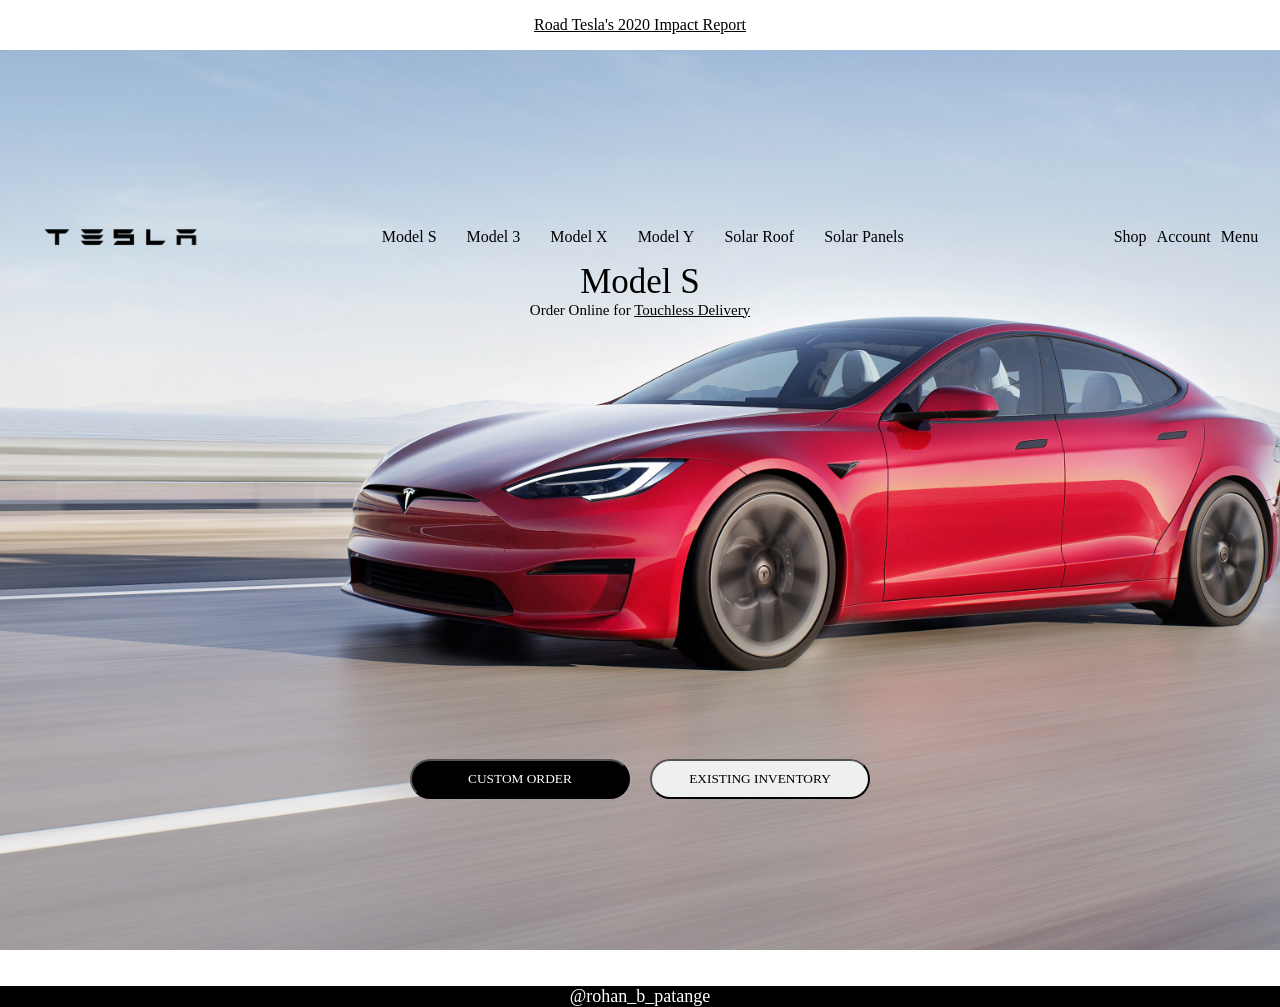
==== index.html @ c34ec5c2 "Add files via upload" ====
<!DOCTYPE html>
<html lang="en">
<head>
    <meta charset="UTF-8">
    <meta name="viewport" content="width=device-width, initial-scale=1.0">
    <title>TESLA 2023</title>
    <link rel="stylesheet" href="style.css">
    <link rel="shortcut icon" href="favicon.ico" type="image/x-icon">
</head>
<body>
    <div class="div1"><a href="" class="div1a"><U>Road Tesla's 2020 Impact Report</U></a></div>
   
    <div class="bimg">
        <div class="recover">
        <div class="nav">
            <div class="logo"></div>
            <div class="nav1a">
            <div class="nav1"><a href="">Model S</a></div>
            <div class="nav1"><a href="">Model 3</a></div>
            <div class="nav1"><a href="">Model X</a></div>
            <div class="nav1"><a href="">Model Y</a></div>
            <div class="nav1"><a href="">Solar Roof</a></div>
            <div class="nav1"><a href="">Solar Panels</a></div>
            </div>
            <div class="nav2a">
            <div class="nav2"><a href="">Shop</a></div>
            <div class="nav2"><a href="">Account</a></div>
            <div class="nav2"><a href="">Menu</a></div>
            </DIV>
        </div>
    <p>Model S</p>
    <p class="other">Order Online for <a href=""class="a2">Touchless Delivery</a></p>
   
   
    
    
    <div class="button">
       <div class="b1"><button class="b11">CUSTOM ORDER</button></div>
       <div class="b2"><BUTTON class="b22">EXISTING INVENTORY</BUTTON></div>
    </div>
    </div>


    </div>
    <br>
    <br>
   <p class="add">@rohan_b_patange</p>
    
  
    
</body>
</html>
---- style.css ----
*{
    margin: 0px;
  

font-family: 'Shadows Into Light', cursive;
}
.div1{
    height: 50px;
    text-align: center;
    display: flex;
    justify-content: center;
    align-items: center;
  
   
}
.div1a{
    color: black;
    
}
.bimg{
   
    background-image: url(model\ s.jpg);
    height: 100vh;
    width:100vw ;
    display: flex;
    justify-content: center;
   
   
   
    
    background-repeat: no-repeat;
    background-size: cover;
}
.recover{
  align-content: center;
  align-items: center;
 
}
.nav{
    height: 50px;
    display: flex;
    justify-content: flex-start;
    align-items: center;
  
   
}
.logo{
    height: 40px;
    width: 160px;
    background-image: url(logo.png);
    background-repeat: no-repeat;
    background-size: contain;
    margin-left: 20px;
   
    
    
}
.nav1a{
    display: flex;
    margin-left: 150px;
}
.nav1{
    margin-left: 30PX;
}
.nav2a{
    display: flex;
    margin-left: 200PX;
}
.nav2{
    margin-left: 10px;
}
p{
    text-align: center;
    font-size: 35PX;
}
.other{
    font-size: 15px;
}
a{
    display: flex;
    text-decoration: none;
    color: black;
}
.a2{
    display: inline;
    text-decoration: underline;

}
.button{
  
    height: 470PX;
    display: flex;
    justify-content: center;
    
   
    
   
}
.b1{
    height: 40PX;
    align-self: flex-end;
    
   
  
}
.b11{
    height: 40px;
   width: 220px;
   border-radius: 20px;
   margin: 10px;
   background-color: black;
   color: white;
   
}
.b2{
    height: 40PX;
    align-self: flex-end;
  

}
.b22{
   height: 40px;
   width: 220px;
   border-radius: 20px;
   margin: 10px;
   

}
.add{
    text-align: center;
}
.add{
  
    text-align: center;
    font-size: large;
   
    background-color:black;
    color: white;
}
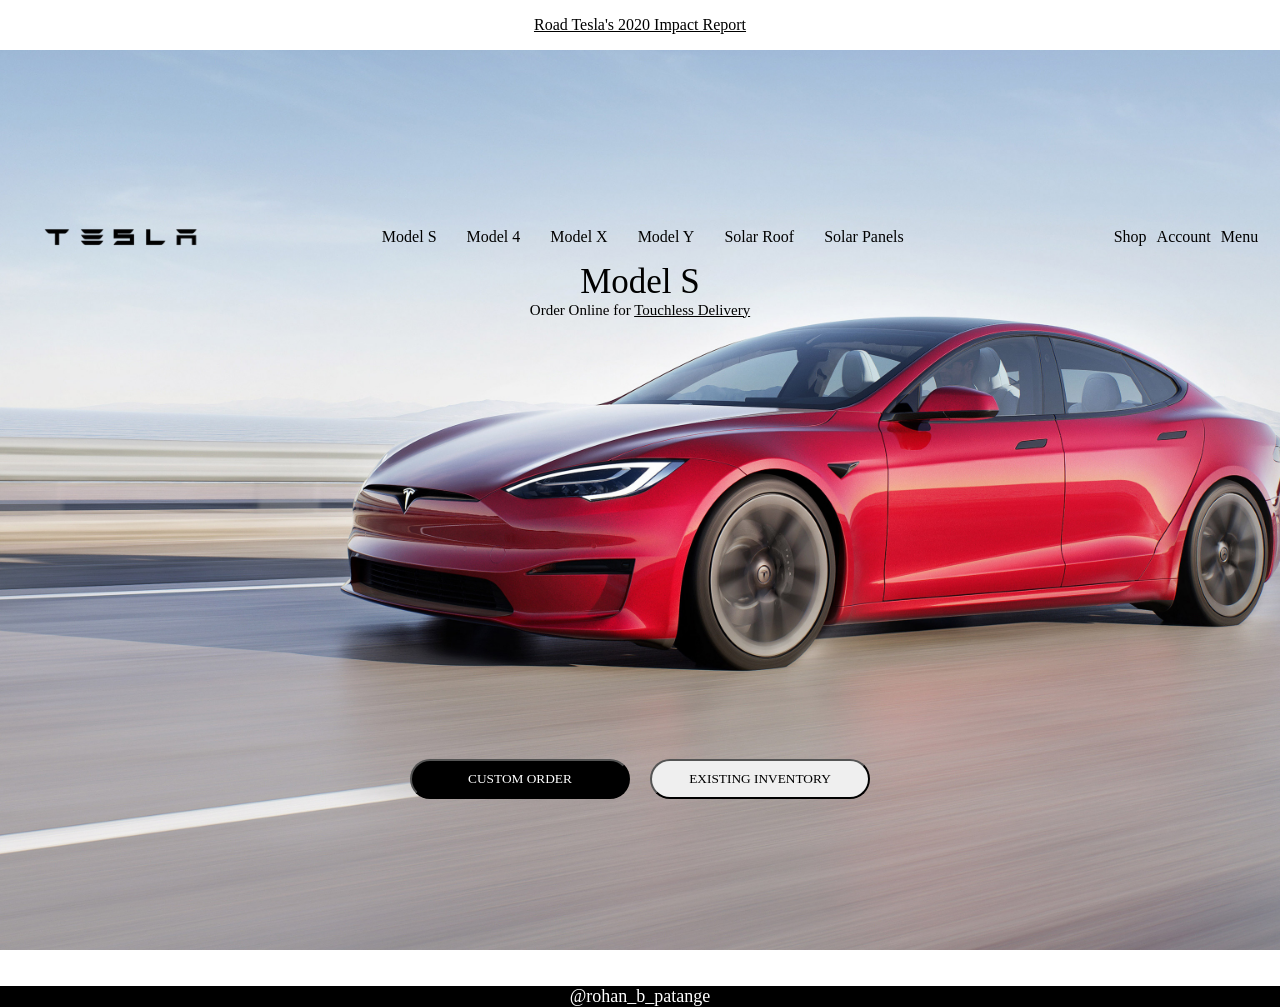
==== commit 8f96d77c: "add mushic" ====
--- a/index.html
+++ b/index.html
@@ -16,7 +16,7 @@
             <div class="logo"></div>
             <div class="nav1a">
             <div class="nav1"><a href="">Model S</a></div>
-            <div class="nav1"><a href="">Model 3</a></div>
+            <div class="nav1"><a href="">Model 4</a></div>
             <div class="nav1"><a href="">Model X</a></div>
             <div class="nav1"><a href="">Model Y</a></div>
             <div class="nav1"><a href="">Solar Roof</a></div>
@@ -45,6 +45,12 @@
     <br>
     <br>
    <p class="add">@rohan_b_patange</p>
+
+   <audio id="myaudio" autoplay src="music.mp3"></audio>
+   <script>
+    var audio = document.getElementById("myaudio");
+    audio.volume = 0.4;
+  </script>
     
   
     
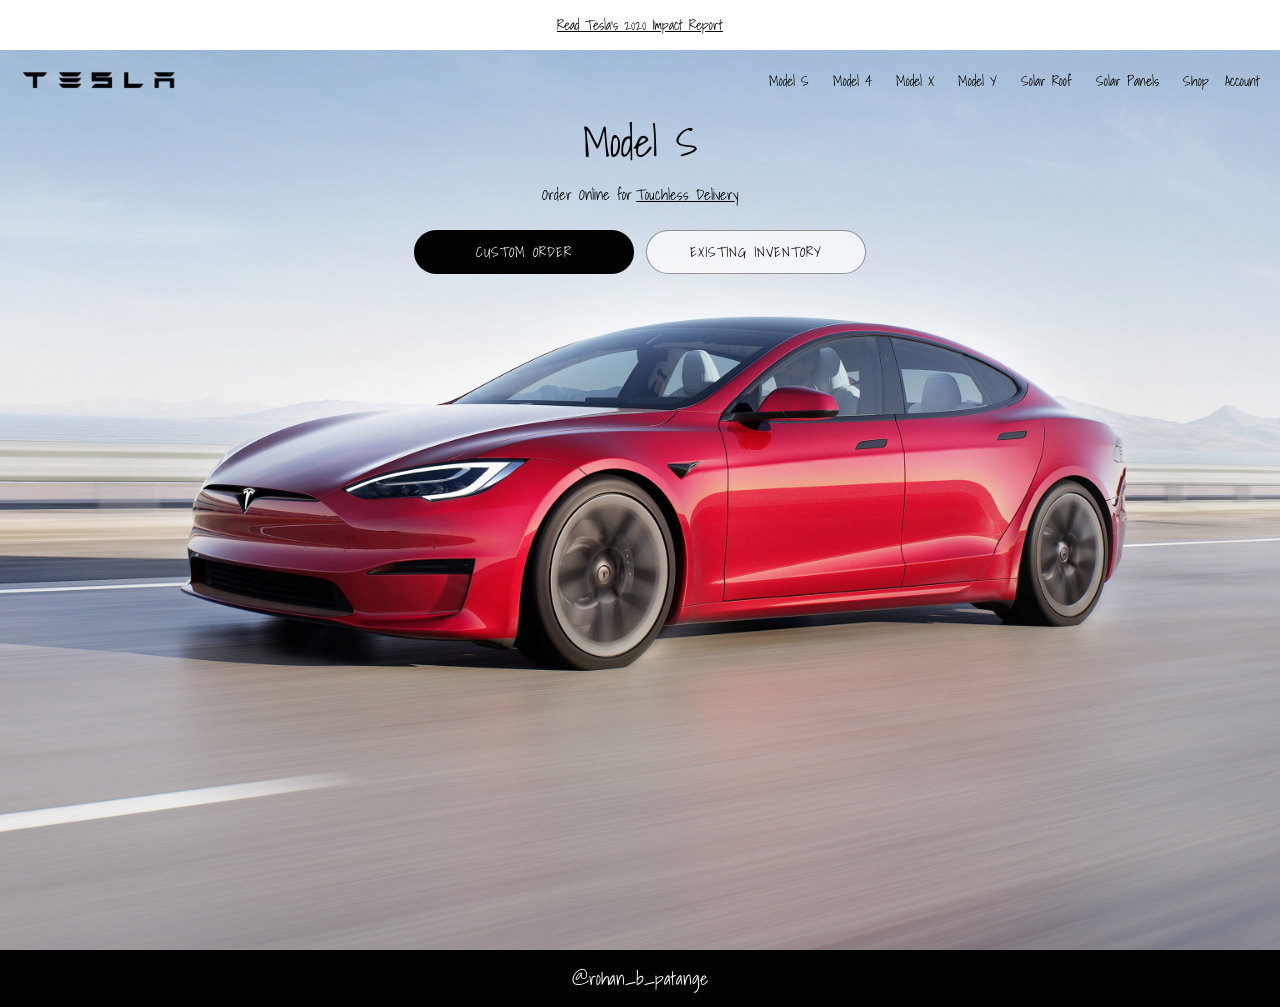
==== commit 71d68b3d: "demo" ====
--- a/index.html
+++ b/index.html
@@ -1,58 +1,116 @@
-<!DOCTYPE html>
-<html lang="en">
-<head>
-    <meta charset="UTF-8">
-    <meta name="viewport" content="width=device-width, initial-scale=1.0">
-    <title>TESLA 2023</title>
-    <link rel="stylesheet" href="style.css">
-    <link rel="shortcut icon" href="favicon.ico" type="image/x-icon">
-</head>
-<body>
-    <div class="div1"><a href="" class="div1a"><U>Road Tesla's 2020 Impact Report</U></a></div>
-   
-    <div class="bimg">
-        <div class="recover">
-        <div class="nav">
-            <div class="logo"></div>
-            <div class="nav1a">
-            <div class="nav1"><a href="">Model S</a></div>
-            <div class="nav1"><a href="">Model 4</a></div>
-            <div class="nav1"><a href="">Model X</a></div>
-            <div class="nav1"><a href="">Model Y</a></div>
-            <div class="nav1"><a href="">Solar Roof</a></div>
-            <div class="nav1"><a href="">Solar Panels</a></div>
-            </div>
-            <div class="nav2a">
-            <div class="nav2"><a href="">Shop</a></div>
-            <div class="nav2"><a href="">Account</a></div>
-            <div class="nav2"><a href="">Menu</a></div>
-            </DIV>
-        </div>
-    <p>Model S</p>
-    <p class="other">Order Online for <a href=""class="a2">Touchless Delivery</a></p>
-   
-   
-    
-    
-    <div class="button">
-       <div class="b1"><button class="b11">CUSTOM ORDER</button></div>
-       <div class="b2"><BUTTON class="b22">EXISTING INVENTORY</BUTTON></div>
-    </div>
-    </div>
-
-
-    </div>
-    <br>
-    <br>
-   <p class="add">@rohan_b_patange</p>
-
-   <audio id="myaudio" autoplay src="music.mp3"></audio>
-   <script>
-    var audio = document.getElementById("myaudio");
-    audio.volume = 0.4;
-  </script>
-    
-  
-    
-</body>
+<!DOCTYPE html>
+<html lang="en">
+<head>
+    <meta charset="UTF-8">
+    <meta name="viewport" content="width=device-width, initial-scale=1.0">
+    <title>TESLA 2023</title>
+    <link rel="stylesheet" href="style.css">
+</head>
+<body>
+
+    <!-- Announcement Bar -->
+    <div class="div1">
+        <a href="#" class="div1a"><u>Read Tesla's 2020 Impact Report</u></a>
+    </div>
+
+    <!-- Hero Section -->
+    <div class="bimg">
+        <div class="recover">
+
+            <!-- Navigation -->
+            <nav class="nav">
+                <div class="logo"></div>
+
+                <!-- Desktop Nav Links -->
+                <div class="nav1a">
+                    <div class="nav1"><a href="#">Model S</a></div>
+                    <div class="nav1"><a href="#">Model 4</a></div>
+                    <div class="nav1"><a href="#">Model X</a></div>
+                    <div class="nav1"><a href="#">Model Y</a></div>
+                    <div class="nav1"><a href="#">Solar Roof</a></div>
+                    <div class="nav1"><a href="#">Solar Panels</a></div>
+                </div>
+
+                <!-- Desktop Right Nav -->
+                <div class="nav2a">
+                    <div class="nav2"><a href="#">Shop</a></div>
+                    <div class="nav2"><a href="#">Account</a></div>
+                </div>
+
+                <!-- Hamburger Button (mobile only) -->
+                <button class="hamburger" id="hamburger" aria-label="Open navigation menu" aria-expanded="false">
+                    <span></span>
+                    <span></span>
+                    <span></span>
+                </button>
+            </nav>
+
+            <!-- Mobile Drawer Menu -->
+            <div class="mobile-nav" id="mobileNav" aria-hidden="true">
+                <a href="#" class="mob-link">Model S</a>
+                <a href="#" class="mob-link">Model 4</a>
+                <a href="#" class="mob-link">Model X</a>
+                <a href="#" class="mob-link">Model Y</a>
+                <a href="#" class="mob-link">Solar Roof</a>
+                <a href="#" class="mob-link">Solar Panels</a>
+                <hr class="mob-divider">
+                <a href="#" class="mob-link">Shop</a>
+                <a href="#" class="mob-link">Account</a>
+                <a href="#" class="mob-link">Menu</a>
+            </div>
+
+            <!-- Hero Content -->
+            <div class="hero-content">
+                <p class="hero-title">Model S</p>
+                <p class="other">Order Online for <a href="#" class="a2">Touchless Delivery</a></p>
+
+                <div class="button">
+                    <div class="b1"><button class="b11">CUSTOM ORDER</button></div>
+                    <div class="b2"><button class="b22">EXISTING INVENTORY</button></div>
+                </div>
+            </div>
+
+        </div>
+    </div>
+
+    <!-- Footer -->
+    <p class="add">@rohan_b_patange</p>
+
+    <!-- Audio -->
+    <audio id="myaudio" src="music.mp3"></audio>
+
+    <script>
+        // ── Audio: play on first user interaction ──────────────────────────
+        var audio = document.getElementById("myaudio");
+        audio.volume = 0.4;
+        document.addEventListener("click", function startAudio() {
+            audio.play().catch(function () {});
+        }, { once: true });
+
+        // ── Hamburger Menu Toggle ──────────────────────────────────────────
+        var hamburger = document.getElementById("hamburger");
+        var mobileNav = document.getElementById("mobileNav");
+
+        hamburger.addEventListener("click", function (e) {
+            e.stopPropagation();
+            var isOpen = mobileNav.classList.toggle("open");
+            hamburger.classList.toggle("active", isOpen);
+            hamburger.setAttribute("aria-expanded", isOpen);
+            mobileNav.setAttribute("aria-hidden", !isOpen);
+        });
+
+        // Close mobile nav when clicking outside
+        document.addEventListener("click", function () {
+            mobileNav.classList.remove("open");
+            hamburger.classList.remove("active");
+            hamburger.setAttribute("aria-expanded", "false");
+            mobileNav.setAttribute("aria-hidden", "true");
+        });
+
+        mobileNav.addEventListener("click", function (e) {
+            e.stopPropagation();
+        });
+    </script>
+
+</body>
 </html>
--- a/style.css
+++ b/style.css
@@ -1,139 +1,354 @@
-*{
-    margin: 0px;
-  
-
-font-family: 'Shadows Into Light', cursive;
-}
-.div1{
-    height: 50px;
-    text-align: center;
-    display: flex;
-    justify-content: center;
-    align-items: center;
-  
-   
-}
-.div1a{
-    color: black;
-    
-}
-.bimg{
-   
-    background-image: url(model\ s.jpg);
-    height: 100vh;
-    width:100vw ;
-    display: flex;
-    justify-content: center;
-   
-   
-   
-    
-    background-repeat: no-repeat;
-    background-size: cover;
-}
-.recover{
-  align-content: center;
-  align-items: center;
- 
-}
-.nav{
-    height: 50px;
-    display: flex;
-    justify-content: flex-start;
-    align-items: center;
-  
-   
-}
-.logo{
-    height: 40px;
-    width: 160px;
-    background-image: url(logo.png);
-    background-repeat: no-repeat;
-    background-size: contain;
-    margin-left: 20px;
-   
-    
-    
-}
-.nav1a{
-    display: flex;
-    margin-left: 150px;
-}
-.nav1{
-    margin-left: 30PX;
-}
-.nav2a{
-    display: flex;
-    margin-left: 200PX;
-}
-.nav2{
-    margin-left: 10px;
-}
-p{
-    text-align: center;
-    font-size: 35PX;
-}
-.other{
-    font-size: 15px;
-}
-a{
-    display: flex;
-    text-decoration: none;
-    color: black;
-}
-.a2{
-    display: inline;
-    text-decoration: underline;
-
-}
-.button{
-  
-    height: 470PX;
-    display: flex;
-    justify-content: center;
-    
-   
-    
-   
-}
-.b1{
-    height: 40PX;
-    align-self: flex-end;
-    
-   
-  
-}
-.b11{
-    height: 40px;
-   width: 220px;
-   border-radius: 20px;
-   margin: 10px;
-   background-color: black;
-   color: white;
-   
-}
-.b2{
-    height: 40PX;
-    align-self: flex-end;
-  
-
-}
-.b22{
-   height: 40px;
-   width: 220px;
-   border-radius: 20px;
-   margin: 10px;
-   
-
-}
-.add{
-    text-align: center;
-}
-.add{
-  
-    text-align: center;
-    font-size: large;
-   
-    background-color:black;
-    color: white;
+/* ── Google Fonts ─────────────────────────────────────────────────────── */
+@import url('https://fonts.googleapis.com/css2?family=Shadows+Into+Light&display=swap');
+
+/* ── Reset & Base ─────────────────────────────────────────────────────── */
+*, *::before, *::after {
+    margin: 0;
+    padding: 0;
+    box-sizing: border-box;
+    font-family: 'Shadows Into Light', cursive;
+}
+
+/* ── Announcement Bar ─────────────────────────────────────────────────── */
+.div1 {
+    height: 50px;
+    text-align: center;
+    display: flex;
+    justify-content: center;
+    align-items: center;
+    padding: 0 16px;
+}
+
+.div1a {
+    color: black;
+    text-decoration: none;
+    font-size: 14px;
+    text-align: center;
+}
+
+/* ── Hero / Background Image ──────────────────────────────────────────── */
+.bimg {
+    background-image: url('model s.jpg');
+    min-height: 100vh;
+    width: 100%;
+    background-repeat: no-repeat;
+    background-size: cover;
+    background-position: center;
+    display: flex;
+    flex-direction: column;
+}
+
+.recover {
+    width: 100%;
+    display: flex;
+    flex-direction: column;
+}
+
+/* ── Navigation ───────────────────────────────────────────────────────── */
+.nav {
+    height: 60px;
+    display: flex;
+    align-items: center;
+    padding: 0 20px;
+    position: relative;
+    width: 100%;
+}
+
+.logo {
+    height: 40px;
+    width: 160px;
+    background-image: url(logo.png);
+    background-repeat: no-repeat;
+    background-size: contain;
+    background-position: left center;
+    flex-shrink: 0;
+}
+
+/* Desktop center links */
+.nav1a {
+    display: flex;
+    align-items: center;
+    margin-left: auto;
+    gap: 24px;
+}
+
+.nav1 a,
+.nav2 a {
+    text-decoration: none;
+    color: black;
+    font-size: 14px;
+    white-space: nowrap;
+    transition: opacity 0.2s;
+}
+
+.nav1 a:hover,
+.nav2 a:hover {
+    opacity: 0.6;
+}
+
+/* Desktop right links */
+.nav2a {
+    display: flex;
+    align-items: center;
+    margin-left: 24px;
+    gap: 16px;
+}
+
+/* ── Hamburger Button ─────────────────────────────────────────────────── */
+.hamburger {
+    display: none;
+    flex-direction: column;
+    justify-content: space-between;
+    width: 24px;
+    height: 18px;
+    background: none;
+    border: none;
+    cursor: pointer;
+    padding: 0;
+    margin-left: auto;
+    flex-shrink: 0;
+    z-index: 200;
+}
+
+.hamburger span {
+    display: block;
+    width: 100%;
+    height: 2px;
+    background-color: black;
+    border-radius: 2px;
+    transition: transform 0.3s ease, opacity 0.3s ease;
+    transform-origin: center;
+}
+
+/* Animate to X when active */
+.hamburger.active span:nth-child(1) {
+    transform: translateY(8px) rotate(45deg);
+}
+.hamburger.active span:nth-child(2) {
+    opacity: 0;
+    transform: scaleX(0);
+}
+.hamburger.active span:nth-child(3) {
+    transform: translateY(-8px) rotate(-45deg);
+}
+
+/* ── Mobile Drawer Menu ───────────────────────────────────────────────── */
+.mobile-nav {
+    display: none;
+    flex-direction: column;
+    background: rgba(255, 255, 255, 0.97);
+    backdrop-filter: blur(10px);
+    padding: 16px 24px;
+    gap: 4px;
+    box-shadow: 0 4px 20px rgba(0,0,0,0.15);
+    max-height: 0;
+    overflow: hidden;
+    transition: max-height 0.35s ease, padding 0.35s ease;
+}
+
+.mobile-nav.open {
+    max-height: 500px;
+    padding: 16px 24px;
+}
+
+.mob-link {
+    display: block;
+    text-decoration: none;
+    color: black;
+    font-size: 16px;
+    padding: 10px 0;
+    border-bottom: 1px solid rgba(0,0,0,0.07);
+    transition: opacity 0.2s;
+}
+
+.mob-link:last-child {
+    border-bottom: none;
+}
+
+.mob-link:hover {
+    opacity: 0.6;
+}
+
+.mob-divider {
+    border: none;
+    border-top: 1px solid rgba(0,0,0,0.15);
+    margin: 8px 0;
+}
+
+/* ── Hero Content ─────────────────────────────────────────────────────── */
+.hero-content {
+    flex: 1;
+    display: flex;
+    flex-direction: column;
+    align-items: center;
+    justify-content: flex-end;
+    padding-bottom: 80px;
+    text-align: center;
+    padding-left: 16px;
+    padding-right: 16px;
+}
+
+.hero-title {
+    font-size: 40px;
+    text-align: center;
+    margin-bottom: 8px;
+}
+
+.other {
+    font-size: 15px;
+    text-align: center;
+    display: flex;
+    justify-content: center;
+    align-items: center;
+    flex-wrap: wrap;
+    gap: 4px;
+}
+
+a {
+    text-decoration: none;
+    color: black;
+}
+
+.a2 {
+    display: inline;
+    text-decoration: underline;
+    color: black;
+}
+
+/* ── CTA Buttons ──────────────────────────────────────────────────────── */
+.button {
+    display: flex;
+    flex-wrap: wrap;
+    justify-content: center;
+    gap: 12px;
+    margin-top: 24px;
+    width: 100%;
+}
+
+.b1, .b2 {
+    display: flex;
+    justify-content: center;
+}
+
+.b11 {
+    height: 44px;
+    width: 220px;
+    border-radius: 22px;
+    border: none;
+    background-color: black;
+    color: white;
+    font-family: 'Shadows Into Light', cursive;
+    font-size: 14px;
+    letter-spacing: 1px;
+    cursor: pointer;
+    transition: opacity 0.2s, transform 0.15s;
+}
+
+.b22 {
+    height: 44px;
+    width: 220px;
+    border-radius: 22px;
+    border: 1px solid rgba(0,0,0,0.4);
+    background-color: rgba(255,255,255,0.7);
+    color: black;
+    font-family: 'Shadows Into Light', cursive;
+    font-size: 14px;
+    letter-spacing: 1px;
+    cursor: pointer;
+    transition: opacity 0.2s, transform 0.15s;
+}
+
+.b11:hover, .b22:hover {
+    opacity: 0.85;
+    transform: scale(1.02);
+}
+
+/* ── Footer ───────────────────────────────────────────────────────────── */
+.add {
+    text-align: center;
+    font-size: large;
+    background-color: black;
+    color: white;
+    padding: 14px 16px;
+    width: 100%;
+}
+
+/* ═══════════════════════════════════════════════════════════════════════
+   RESPONSIVE BREAKPOINTS
+   ═══════════════════════════════════════════════════════════════════════ */
+
+/* ── Tablet (≤ 900px): hide some center nav links ─────────────────────── */
+@media (max-width: 900px) {
+    .nav1a {
+        gap: 14px;
+    }
+
+    .nav1 a, .nav2 a {
+        font-size: 12px;
+    }
+}
+
+/* ── Mobile (≤ 768px): switch to hamburger menu ───────────────────────── */
+@media (max-width: 768px) {
+    /* Hide desktop nav groups */
+    .nav1a,
+    .nav2a {
+        display: none;
+    }
+
+    /* Show hamburger */
+    .hamburger {
+        display: flex;
+    }
+
+    /* Show mobile drawer */
+    .mobile-nav {
+        display: flex;
+    }
+
+    /* Announcement bar smaller text */
+    .div1a {
+        font-size: 12px;
+    }
+
+    /* Hero title smaller */
+    .hero-title {
+        font-size: 28px;
+    }
+
+    .other {
+        font-size: 13px;
+    }
+
+    /* Stack buttons vertically on small screens */
+    .button {
+        flex-direction: column;
+        align-items: center;
+    }
+
+    .b11, .b22 {
+        width: 85vw;
+        max-width: 320px;
+    }
+
+    .hero-content {
+        padding-bottom: 48px;
+    }
+}
+
+/* ── Small Mobile (≤ 480px) ───────────────────────────────────────────── */
+@media (max-width: 480px) {
+    .hero-title {
+        font-size: 22px;
+    }
+
+    .logo {
+        width: 120px;
+        height: 34px;
+    }
+
+    .nav {
+        height: 54px;
+        padding: 0 14px;
+    }
 }
